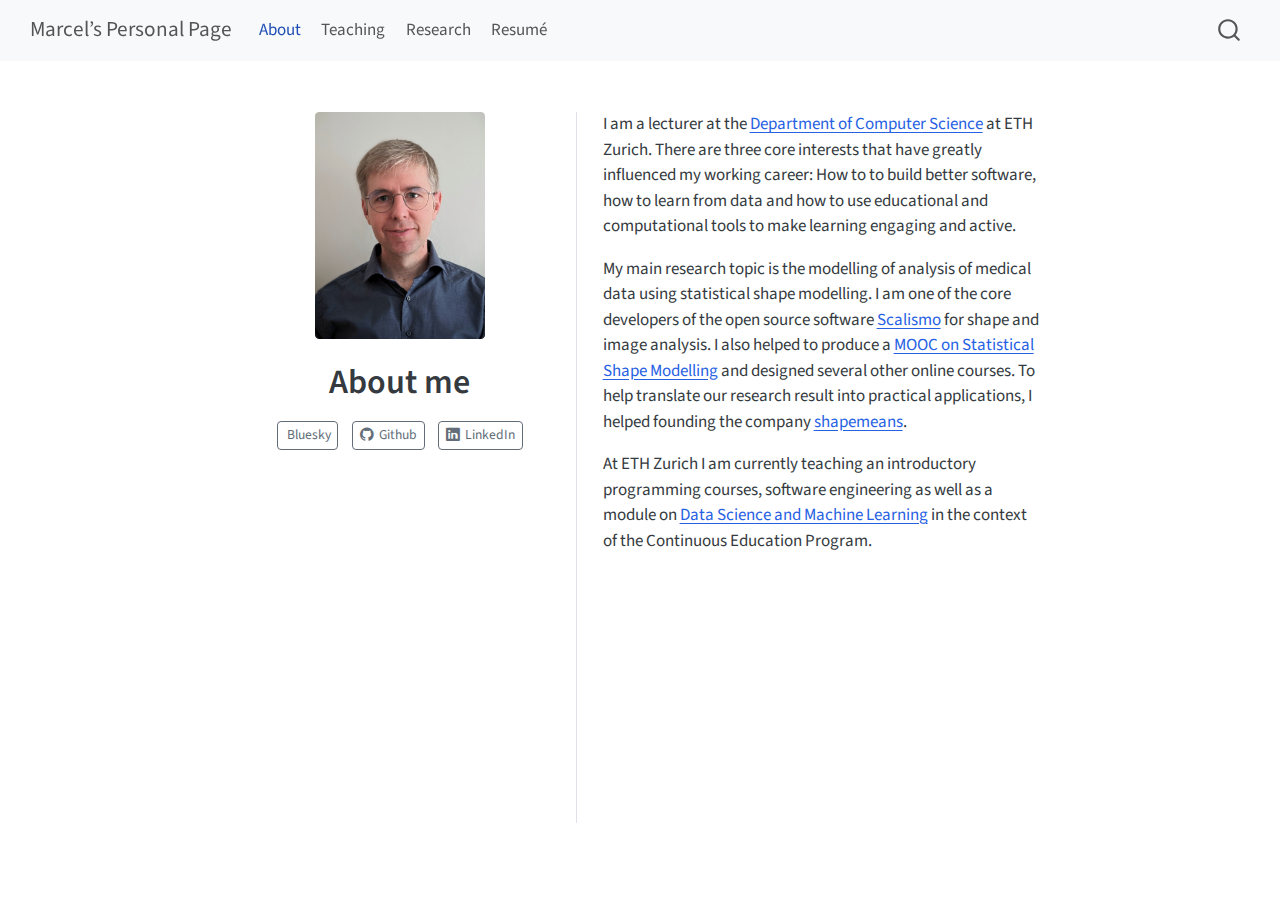
==== docs/index.html @ 45354ade "add docs folder" ====
<!DOCTYPE html>
<html xmlns="http://www.w3.org/1999/xhtml" lang="en" xml:lang="en"><head>

<meta charset="utf-8">
<meta name="generator" content="quarto-1.5.56">

<meta name="viewport" content="width=device-width, initial-scale=1.0, user-scalable=yes">


<title>About me – Marcel’s Personal Page</title>
<style>
code{white-space: pre-wrap;}
span.smallcaps{font-variant: small-caps;}
div.columns{display: flex; gap: min(4vw, 1.5em);}
div.column{flex: auto; overflow-x: auto;}
div.hanging-indent{margin-left: 1.5em; text-indent: -1.5em;}
ul.task-list{list-style: none;}
ul.task-list li input[type="checkbox"] {
  width: 0.8em;
  margin: 0 0.8em 0.2em -1em; /* quarto-specific, see https://github.com/quarto-dev/quarto-cli/issues/4556 */ 
  vertical-align: middle;
}
</style>


<script src="site_libs/quarto-nav/quarto-nav.js"></script>
<script src="site_libs/quarto-nav/headroom.min.js"></script>
<script src="site_libs/clipboard/clipboard.min.js"></script>
<script src="site_libs/quarto-search/autocomplete.umd.js"></script>
<script src="site_libs/quarto-search/fuse.min.js"></script>
<script src="site_libs/quarto-search/quarto-search.js"></script>
<meta name="quarto:offset" content="./">
<script src="site_libs/quarto-html/quarto.js"></script>
<script src="site_libs/quarto-html/popper.min.js"></script>
<script src="site_libs/quarto-html/tippy.umd.min.js"></script>
<link href="site_libs/quarto-html/tippy.css" rel="stylesheet">
<link href="site_libs/quarto-html/quarto-syntax-highlighting.css" rel="stylesheet" id="quarto-text-highlighting-styles">
<script src="site_libs/bootstrap/bootstrap.min.js"></script>
<link href="site_libs/bootstrap/bootstrap-icons.css" rel="stylesheet">
<link href="site_libs/bootstrap/bootstrap.min.css" rel="stylesheet" id="quarto-bootstrap" data-mode="light">
<script id="quarto-search-options" type="application/json">{
  "location": "navbar",
  "copy-button": false,
  "collapse-after": 3,
  "panel-placement": "end",
  "type": "overlay",
  "limit": 50,
  "keyboard-shortcut": [
    "f",
    "/",
    "s"
  ],
  "show-item-context": false,
  "language": {
    "search-no-results-text": "No results",
    "search-matching-documents-text": "matching documents",
    "search-copy-link-title": "Copy link to search",
    "search-hide-matches-text": "Hide additional matches",
    "search-more-match-text": "more match in this document",
    "search-more-matches-text": "more matches in this document",
    "search-clear-button-title": "Clear",
    "search-text-placeholder": "",
    "search-detached-cancel-button-title": "Cancel",
    "search-submit-button-title": "Submit",
    "search-label": "Search"
  }
}</script>


<link rel="stylesheet" href="styles.css">
</head>

<body class="nav-fixed fullcontent">

<div id="quarto-search-results"></div>
  <header id="quarto-header" class="headroom fixed-top">
    <nav class="navbar navbar-expand-lg " data-bs-theme="dark">
      <div class="navbar-container container-fluid">
      <div class="navbar-brand-container mx-auto">
    <a class="navbar-brand" href="./index.html">
    <span class="navbar-title">Marcel’s Personal Page</span>
    </a>
  </div>
            <div id="quarto-search" class="" title="Search"></div>
          <button class="navbar-toggler" type="button" data-bs-toggle="collapse" data-bs-target="#navbarCollapse" aria-controls="navbarCollapse" role="menu" aria-expanded="false" aria-label="Toggle navigation" onclick="if (window.quartoToggleHeadroom) { window.quartoToggleHeadroom(); }">
  <span class="navbar-toggler-icon"></span>
</button>
          <div class="collapse navbar-collapse" id="navbarCollapse">
            <ul class="navbar-nav navbar-nav-scroll me-auto">
  <li class="nav-item">
    <a class="nav-link active" href="./index.html" aria-current="page"> 
<span class="menu-text">About</span></a>
  </li>  
  <li class="nav-item">
    <a class="nav-link" href="./teaching.html"> 
<span class="menu-text">Teaching</span></a>
  </li>  
  <li class="nav-item">
    <a class="nav-link" href="./research.html"> 
<span class="menu-text">Research</span></a>
  </li>  
  <li class="nav-item">
    <a class="nav-link" href="./cv.html"> 
<span class="menu-text">Resumé</span></a>
  </li>  
</ul>
          </div> <!-- /navcollapse -->
            <div class="quarto-navbar-tools">
</div>
      </div> <!-- /container-fluid -->
    </nav>
</header>
<!-- content -->
<div id="quarto-content" class="quarto-container page-columns page-rows-contents page-layout-article page-navbar">
<!-- sidebar -->
<!-- margin-sidebar -->
    
<!-- main -->
<div class="quarto-about-trestles">
  <div class="about-entity">
    <img src="profile.jpg" class="about-image
  rounded " style="width: 10em;">
<header id="title-block-header" class="quarto-title-block default">
<div class="quarto-title">
<h1 class="title">About me</h1>
</div>
<div class="quarto-title-meta">
  </div>
</header>
    <div class="about-links">
  <a href="https://bsky.app/profile/marcelluethi.bsky.social" class="about-link" rel="" target="">
    <i class="bi bi-bsky"></i>
     <span class="about-link-text">Bluesky</span>
  </a>
  <a href="https://github.com/marcelluethi/" class="about-link" rel="" target="">
    <i class="bi bi-github"></i>
     <span class="about-link-text">Github</span>
  </a>
  <a href="https://www.linkedin.com/in/marcelluthi/" class="about-link" rel="" target="">
    <i class="bi bi-linkedin"></i>
     <span class="about-link-text">LinkedIn</span>
  </a>
</div>
  </div>
  <div class="about-contents"><main class="content" id="quarto-document-content">
<p>I am a lecturer at the <a href="https://inf.ethz.ch/de/">Department of Computer Science</a> at ETH Zurich. There are three core interests that have greatly influenced my working career: How to to build better software, how to learn from data and how to use educational and computational tools to make learning engaging and active.</p>
<p>My main research topic is the modelling of analysis of medical data using statistical shape modelling. I am one of the core developers of the open source software <a href="https://www.scalismo.org">Scalismo</a> for shape and image analysis. I also helped to produce a <a href="https://www.futurelearn.com/courses/statistical-shape-modelling">MOOC on Statistical Shape Modelling</a> and designed several other online courses. To help translate our research result into practical applications, I helped founding the company <a href="https://shapemeans.com/">shapemeans</a>.</p>
<p>At ETH Zurich I am currently teaching an introductory programming courses, software engineering as well as a module on <a href="https://inf.ethz.ch/continuing-education/cas-datamachinelearning.html">Data Science and Machine Learning</a> in the context of the Continuous Education Program.</p>


</main></div>
</div>
 <!-- /main -->
<script id="quarto-html-after-body" type="application/javascript">
window.document.addEventListener("DOMContentLoaded", function (event) {
  const toggleBodyColorMode = (bsSheetEl) => {
    const mode = bsSheetEl.getAttribute("data-mode");
    const bodyEl = window.document.querySelector("body");
    if (mode === "dark") {
      bodyEl.classList.add("quarto-dark");
      bodyEl.classList.remove("quarto-light");
    } else {
      bodyEl.classList.add("quarto-light");
      bodyEl.classList.remove("quarto-dark");
    }
  }
  const toggleBodyColorPrimary = () => {
    const bsSheetEl = window.document.querySelector("link#quarto-bootstrap");
    if (bsSheetEl) {
      toggleBodyColorMode(bsSheetEl);
    }
  }
  toggleBodyColorPrimary();  
  const isCodeAnnotation = (el) => {
    for (const clz of el.classList) {
      if (clz.startsWith('code-annotation-')) {                     
        return true;
      }
    }
    return false;
  }
  const onCopySuccess = function(e) {
    // button target
    const button = e.trigger;
    // don't keep focus
    button.blur();
    // flash "checked"
    button.classList.add('code-copy-button-checked');
    var currentTitle = button.getAttribute("title");
    button.setAttribute("title", "Copied!");
    let tooltip;
    if (window.bootstrap) {
      button.setAttribute("data-bs-toggle", "tooltip");
      button.setAttribute("data-bs-placement", "left");
      button.setAttribute("data-bs-title", "Copied!");
      tooltip = new bootstrap.Tooltip(button, 
        { trigger: "manual", 
          customClass: "code-copy-button-tooltip",
          offset: [0, -8]});
      tooltip.show();    
    }
    setTimeout(function() {
      if (tooltip) {
        tooltip.hide();
        button.removeAttribute("data-bs-title");
        button.removeAttribute("data-bs-toggle");
        button.removeAttribute("data-bs-placement");
      }
      button.setAttribute("title", currentTitle);
      button.classList.remove('code-copy-button-checked');
    }, 1000);
    // clear code selection
    e.clearSelection();
  }
  const getTextToCopy = function(trigger) {
      const codeEl = trigger.previousElementSibling.cloneNode(true);
      for (const childEl of codeEl.children) {
        if (isCodeAnnotation(childEl)) {
          childEl.remove();
        }
      }
      return codeEl.innerText;
  }
  const clipboard = new window.ClipboardJS('.code-copy-button:not([data-in-quarto-modal])', {
    text: getTextToCopy
  });
  clipboard.on('success', onCopySuccess);
  if (window.document.getElementById('quarto-embedded-source-code-modal')) {
    // For code content inside modals, clipBoardJS needs to be initialized with a container option
    // TODO: Check when it could be a function (https://github.com/zenorocha/clipboard.js/issues/860)
    const clipboardModal = new window.ClipboardJS('.code-copy-button[data-in-quarto-modal]', {
      text: getTextToCopy,
      container: window.document.getElementById('quarto-embedded-source-code-modal')
    });
    clipboardModal.on('success', onCopySuccess);
  }
    var localhostRegex = new RegExp(/^(?:http|https):\/\/localhost\:?[0-9]*\//);
    var mailtoRegex = new RegExp(/^mailto:/);
      var filterRegex = new RegExp('/' + window.location.host + '/');
    var isInternal = (href) => {
        return filterRegex.test(href) || localhostRegex.test(href) || mailtoRegex.test(href);
    }
    // Inspect non-navigation links and adorn them if external
 	var links = window.document.querySelectorAll('a[href]:not(.nav-link):not(.navbar-brand):not(.toc-action):not(.sidebar-link):not(.sidebar-item-toggle):not(.pagination-link):not(.no-external):not([aria-hidden]):not(.dropdown-item):not(.quarto-navigation-tool):not(.about-link)');
    for (var i=0; i<links.length; i++) {
      const link = links[i];
      if (!isInternal(link.href)) {
        // undo the damage that might have been done by quarto-nav.js in the case of
        // links that we want to consider external
        if (link.dataset.originalHref !== undefined) {
          link.href = link.dataset.originalHref;
        }
      }
    }
  function tippyHover(el, contentFn, onTriggerFn, onUntriggerFn) {
    const config = {
      allowHTML: true,
      maxWidth: 500,
      delay: 100,
      arrow: false,
      appendTo: function(el) {
          return el.parentElement;
      },
      interactive: true,
      interactiveBorder: 10,
      theme: 'quarto',
      placement: 'bottom-start',
    };
    if (contentFn) {
      config.content = contentFn;
    }
    if (onTriggerFn) {
      config.onTrigger = onTriggerFn;
    }
    if (onUntriggerFn) {
      config.onUntrigger = onUntriggerFn;
    }
    window.tippy(el, config); 
  }
  const noterefs = window.document.querySelectorAll('a[role="doc-noteref"]');
  for (var i=0; i<noterefs.length; i++) {
    const ref = noterefs[i];
    tippyHover(ref, function() {
      // use id or data attribute instead here
      let href = ref.getAttribute('data-footnote-href') || ref.getAttribute('href');
      try { href = new URL(href).hash; } catch {}
      const id = href.replace(/^#\/?/, "");
      const note = window.document.getElementById(id);
      if (note) {
        return note.innerHTML;
      } else {
        return "";
      }
    });
  }
  const xrefs = window.document.querySelectorAll('a.quarto-xref');
  const processXRef = (id, note) => {
    // Strip column container classes
    const stripColumnClz = (el) => {
      el.classList.remove("page-full", "page-columns");
      if (el.children) {
        for (const child of el.children) {
          stripColumnClz(child);
        }
      }
    }
    stripColumnClz(note)
    if (id === null || id.startsWith('sec-')) {
      // Special case sections, only their first couple elements
      const container = document.createElement("div");
      if (note.children && note.children.length > 2) {
        container.appendChild(note.children[0].cloneNode(true));
        for (let i = 1; i < note.children.length; i++) {
          const child = note.children[i];
          if (child.tagName === "P" && child.innerText === "") {
            continue;
          } else {
            container.appendChild(child.cloneNode(true));
            break;
          }
        }
        if (window.Quarto?.typesetMath) {
          window.Quarto.typesetMath(container);
        }
        return container.innerHTML
      } else {
        if (window.Quarto?.typesetMath) {
          window.Quarto.typesetMath(note);
        }
        return note.innerHTML;
      }
    } else {
      // Remove any anchor links if they are present
      const anchorLink = note.querySelector('a.anchorjs-link');
      if (anchorLink) {
        anchorLink.remove();
      }
      if (window.Quarto?.typesetMath) {
        window.Quarto.typesetMath(note);
      }
      // TODO in 1.5, we should make sure this works without a callout special case
      if (note.classList.contains("callout")) {
        return note.outerHTML;
      } else {
        return note.innerHTML;
      }
    }
  }
  for (var i=0; i<xrefs.length; i++) {
    const xref = xrefs[i];
    tippyHover(xref, undefined, function(instance) {
      instance.disable();
      let url = xref.getAttribute('href');
      let hash = undefined; 
      if (url.startsWith('#')) {
        hash = url;
      } else {
        try { hash = new URL(url).hash; } catch {}
      }
      if (hash) {
        const id = hash.replace(/^#\/?/, "");
        const note = window.document.getElementById(id);
        if (note !== null) {
          try {
            const html = processXRef(id, note.cloneNode(true));
            instance.setContent(html);
          } finally {
            instance.enable();
            instance.show();
          }
        } else {
          // See if we can fetch this
          fetch(url.split('#')[0])
          .then(res => res.text())
          .then(html => {
            const parser = new DOMParser();
            const htmlDoc = parser.parseFromString(html, "text/html");
            const note = htmlDoc.getElementById(id);
            if (note !== null) {
              const html = processXRef(id, note);
              instance.setContent(html);
            } 
          }).finally(() => {
            instance.enable();
            instance.show();
          });
        }
      } else {
        // See if we can fetch a full url (with no hash to target)
        // This is a special case and we should probably do some content thinning / targeting
        fetch(url)
        .then(res => res.text())
        .then(html => {
          const parser = new DOMParser();
          const htmlDoc = parser.parseFromString(html, "text/html");
          const note = htmlDoc.querySelector('main.content');
          if (note !== null) {
            // This should only happen for chapter cross references
            // (since there is no id in the URL)
            // remove the first header
            if (note.children.length > 0 && note.children[0].tagName === "HEADER") {
              note.children[0].remove();
            }
            const html = processXRef(null, note);
            instance.setContent(html);
          } 
        }).finally(() => {
          instance.enable();
          instance.show();
        });
      }
    }, function(instance) {
    });
  }
      let selectedAnnoteEl;
      const selectorForAnnotation = ( cell, annotation) => {
        let cellAttr = 'data-code-cell="' + cell + '"';
        let lineAttr = 'data-code-annotation="' +  annotation + '"';
        const selector = 'span[' + cellAttr + '][' + lineAttr + ']';
        return selector;
      }
      const selectCodeLines = (annoteEl) => {
        const doc = window.document;
        const targetCell = annoteEl.getAttribute("data-target-cell");
        const targetAnnotation = annoteEl.getAttribute("data-target-annotation");
        const annoteSpan = window.document.querySelector(selectorForAnnotation(targetCell, targetAnnotation));
        const lines = annoteSpan.getAttribute("data-code-lines").split(",");
        const lineIds = lines.map((line) => {
          return targetCell + "-" + line;
        })
        let top = null;
        let height = null;
        let parent = null;
        if (lineIds.length > 0) {
            //compute the position of the single el (top and bottom and make a div)
            const el = window.document.getElementById(lineIds[0]);
            top = el.offsetTop;
            height = el.offsetHeight;
            parent = el.parentElement.parentElement;
          if (lineIds.length > 1) {
            const lastEl = window.document.getElementById(lineIds[lineIds.length - 1]);
            const bottom = lastEl.offsetTop + lastEl.offsetHeight;
            height = bottom - top;
          }
          if (top !== null && height !== null && parent !== null) {
            // cook up a div (if necessary) and position it 
            let div = window.document.getElementById("code-annotation-line-highlight");
            if (div === null) {
              div = window.document.createElement("div");
              div.setAttribute("id", "code-annotation-line-highlight");
              div.style.position = 'absolute';
              parent.appendChild(div);
            }
            div.style.top = top - 2 + "px";
            div.style.height = height + 4 + "px";
            div.style.left = 0;
            let gutterDiv = window.document.getElementById("code-annotation-line-highlight-gutter");
            if (gutterDiv === null) {
              gutterDiv = window.document.createElement("div");
              gutterDiv.setAttribute("id", "code-annotation-line-highlight-gutter");
              gutterDiv.style.position = 'absolute';
              const codeCell = window.document.getElementById(targetCell);
              const gutter = codeCell.querySelector('.code-annotation-gutter');
              gutter.appendChild(gutterDiv);
            }
            gutterDiv.style.top = top - 2 + "px";
            gutterDiv.style.height = height + 4 + "px";
          }
          selectedAnnoteEl = annoteEl;
        }
      };
      const unselectCodeLines = () => {
        const elementsIds = ["code-annotation-line-highlight", "code-annotation-line-highlight-gutter"];
        elementsIds.forEach((elId) => {
          const div = window.document.getElementById(elId);
          if (div) {
            div.remove();
          }
        });
        selectedAnnoteEl = undefined;
      };
        // Handle positioning of the toggle
    window.addEventListener(
      "resize",
      throttle(() => {
        elRect = undefined;
        if (selectedAnnoteEl) {
          selectCodeLines(selectedAnnoteEl);
        }
      }, 10)
    );
    function throttle(fn, ms) {
    let throttle = false;
    let timer;
      return (...args) => {
        if(!throttle) { // first call gets through
            fn.apply(this, args);
            throttle = true;
        } else { // all the others get throttled
            if(timer) clearTimeout(timer); // cancel #2
            timer = setTimeout(() => {
              fn.apply(this, args);
              timer = throttle = false;
            }, ms);
        }
      };
    }
      // Attach click handler to the DT
      const annoteDls = window.document.querySelectorAll('dt[data-target-cell]');
      for (const annoteDlNode of annoteDls) {
        annoteDlNode.addEventListener('click', (event) => {
          const clickedEl = event.target;
          if (clickedEl !== selectedAnnoteEl) {
            unselectCodeLines();
            const activeEl = window.document.querySelector('dt[data-target-cell].code-annotation-active');
            if (activeEl) {
              activeEl.classList.remove('code-annotation-active');
            }
            selectCodeLines(clickedEl);
            clickedEl.classList.add('code-annotation-active');
          } else {
            // Unselect the line
            unselectCodeLines();
            clickedEl.classList.remove('code-annotation-active');
          }
        });
      }
  const findCites = (el) => {
    const parentEl = el.parentElement;
    if (parentEl) {
      const cites = parentEl.dataset.cites;
      if (cites) {
        return {
          el,
          cites: cites.split(' ')
        };
      } else {
        return findCites(el.parentElement)
      }
    } else {
      return undefined;
    }
  };
  var bibliorefs = window.document.querySelectorAll('a[role="doc-biblioref"]');
  for (var i=0; i<bibliorefs.length; i++) {
    const ref = bibliorefs[i];
    const citeInfo = findCites(ref);
    if (citeInfo) {
      tippyHover(citeInfo.el, function() {
        var popup = window.document.createElement('div');
        citeInfo.cites.forEach(function(cite) {
          var citeDiv = window.document.createElement('div');
          citeDiv.classList.add('hanging-indent');
          citeDiv.classList.add('csl-entry');
          var biblioDiv = window.document.getElementById('ref-' + cite);
          if (biblioDiv) {
            citeDiv.innerHTML = biblioDiv.innerHTML;
          }
          popup.appendChild(citeDiv);
        });
        return popup.innerHTML;
      });
    }
  }
});
</script>
</div> <!-- /content -->




</body></html>
---- docs/site_libs/quarto-html/tippy.css ----
.tippy-box[data-animation=fade][data-state=hidden]{opacity:0}[data-tippy-root]{max-width:calc(100vw - 10px)}.tippy-box{position:relative;background-color:#333;color:#fff;border-radius:4px;font-size:14px;line-height:1.4;white-space:normal;outline:0;transition-property:transform,visibility,opacity}.tippy-box[data-placement^=top]>.tippy-arrow{bottom:0}.tippy-box[data-placement^=top]>.tippy-arrow:before{bottom:-7px;left:0;border-width:8px 8px 0;border-top-color:initial;transform-origin:center top}.tippy-box[data-placement^=bottom]>.tippy-arrow{top:0}.tippy-box[data-placement^=bottom]>.tippy-arrow:before{top:-7px;left:0;border-width:0 8px 8px;border-bottom-color:initial;transform-origin:center bottom}.tippy-box[data-placement^=left]>.tippy-arrow{right:0}.tippy-box[data-placement^=left]>.tippy-arrow:before{border-width:8px 0 8px 8px;border-left-color:initial;right:-7px;transform-origin:center left}.tippy-box[data-placement^=right]>.tippy-arrow{left:0}.tippy-box[data-placement^=right]>.tippy-arrow:before{left:-7px;border-width:8px 8px 8px 0;border-right-color:initial;transform-origin:center right}.tippy-box[data-inertia][data-state=visible]{transition-timing-function:cubic-bezier(.54,1.5,.38,1.11)}.tippy-arrow{width:16px;height:16px;color:#333}.tippy-arrow:before{content:"";position:absolute;border-color:transparent;border-style:solid}.tippy-content{position:relative;padding:5px 9px;z-index:1}
---- docs/site_libs/quarto-html/quarto-syntax-highlighting.css ----
/* quarto syntax highlight colors */
:root {
  --quarto-hl-ot-color: #003B4F;
  --quarto-hl-at-color: #657422;
  --quarto-hl-ss-color: #20794D;
  --quarto-hl-an-color: #5E5E5E;
  --quarto-hl-fu-color: #4758AB;
  --quarto-hl-st-color: #20794D;
  --quarto-hl-cf-color: #003B4F;
  --quarto-hl-op-color: #5E5E5E;
  --quarto-hl-er-color: #AD0000;
  --quarto-hl-bn-color: #AD0000;
  --quarto-hl-al-color: #AD0000;
  --quarto-hl-va-color: #111111;
  --quarto-hl-bu-color: inherit;
  --quarto-hl-ex-color: inherit;
  --quarto-hl-pp-color: #AD0000;
  --quarto-hl-in-color: #5E5E5E;
  --quarto-hl-vs-color: #20794D;
  --quarto-hl-wa-color: #5E5E5E;
  --quarto-hl-do-color: #5E5E5E;
  --quarto-hl-im-color: #00769E;
  --quarto-hl-ch-color: #20794D;
  --quarto-hl-dt-color: #AD0000;
  --quarto-hl-fl-color: #AD0000;
  --quarto-hl-co-color: #5E5E5E;
  --quarto-hl-cv-color: #5E5E5E;
  --quarto-hl-cn-color: #8f5902;
  --quarto-hl-sc-color: #5E5E5E;
  --quarto-hl-dv-color: #AD0000;
  --quarto-hl-kw-color: #003B4F;
}

/* other quarto variables */
:root {
  --quarto-font-monospace: SFMono-Regular, Menlo, Monaco, Consolas, "Liberation Mono", "Courier New", monospace;
}

pre > code.sourceCode > span {
  color: #003B4F;
}

code span {
  color: #003B4F;
}

code.sourceCode > span {
  color: #003B4F;
}

div.sourceCode,
div.sourceCode pre.sourceCode {
  color: #003B4F;
}

code span.ot {
  color: #003B4F;
  font-style: inherit;
}

code span.at {
  color: #657422;
  font-style: inherit;
}

code span.ss {
  color: #20794D;
  font-style: inherit;
}

code span.an {
  color: #5E5E5E;
  font-style: inherit;
}

code span.fu {
  color: #4758AB;
  font-style: inherit;
}

code span.st {
  color: #20794D;
  font-style: inherit;
}

code span.cf {
  color: #003B4F;
  font-weight: bold;
  font-style: inherit;
}

code span.op {
  color: #5E5E5E;
  font-style: inherit;
}

code span.er {
  color: #AD0000;
  font-style: inherit;
}

code span.bn {
  color: #AD0000;
  font-style: inherit;
}

code span.al {
  color: #AD0000;
  font-style: inherit;
}

code span.va {
  color: #111111;
  font-style: inherit;
}

code span.bu {
  font-style: inherit;
}

code span.ex {
  font-style: inherit;
}

code span.pp {
  color: #AD0000;
  font-style: inherit;
}

code span.in {
  color: #5E5E5E;
  font-style: inherit;
}

code span.vs {
  color: #20794D;
  font-style: inherit;
}

code span.wa {
  color: #5E5E5E;
  font-style: italic;
}

code span.do {
  color: #5E5E5E;
  font-style: italic;
}

code span.im {
  color: #00769E;
  font-style: inherit;
}

code span.ch {
  color: #20794D;
  font-style: inherit;
}

code span.dt {
  color: #AD0000;
  font-style: inherit;
}

code span.fl {
  color: #AD0000;
  font-style: inherit;
}

code span.co {
  color: #5E5E5E;
  font-style: inherit;
}

code span.cv {
  color: #5E5E5E;
  font-style: italic;
}

code span.cn {
  color: #8f5902;
  font-style: inherit;
}

code span.sc {
  color: #5E5E5E;
  font-style: inherit;
}

code span.dv {
  color: #AD0000;
  font-style: inherit;
}

code span.kw {
  color: #003B4F;
  font-weight: bold;
  font-style: inherit;
}

.prevent-inlining {
  content: "</";
}

/*# sourceMappingURL=debc5d5d77c3f9108843748ff7464032.css.map */
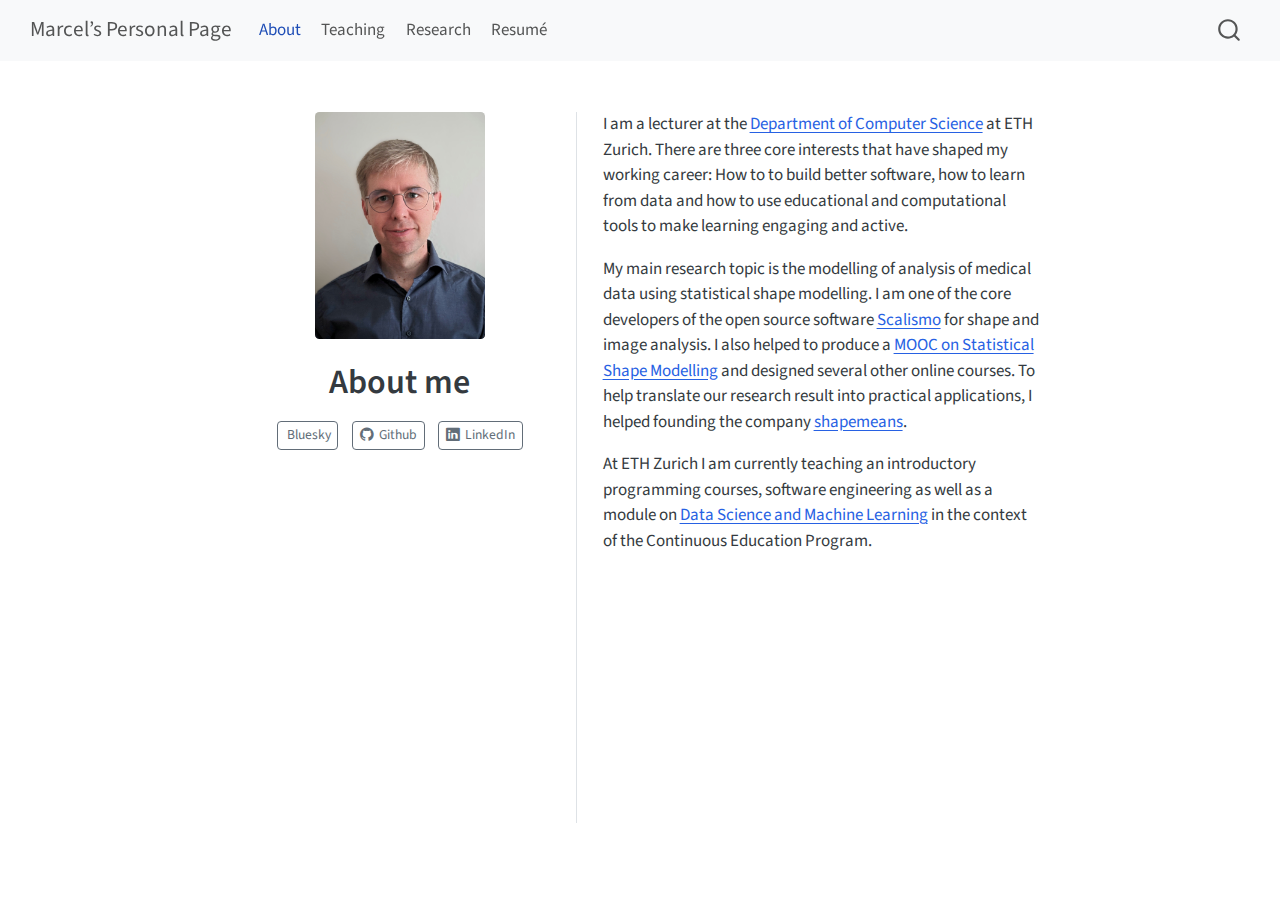
==== commit 776cb2f0: "reformt and polish teaching and cv page" ====
--- a/docs/index.html
+++ b/docs/index.html
@@ -143,7 +143,7 @@
 </div>
   </div>
   <div class="about-contents"><main class="content" id="quarto-document-content">
-<p>I am a lecturer at the <a href="https://inf.ethz.ch/de/">Department of Computer Science</a> at ETH Zurich. There are three core interests that have greatly influenced my working career: How to to build better software, how to learn from data and how to use educational and computational tools to make learning engaging and active.</p>
+<p>I am a lecturer at the <a href="https://inf.ethz.ch/de/">Department of Computer Science</a> at ETH Zurich. There are three core interests that have shaped my working career: How to to build better software, how to learn from data and how to use educational and computational tools to make learning engaging and active.</p>
 <p>My main research topic is the modelling of analysis of medical data using statistical shape modelling. I am one of the core developers of the open source software <a href="https://www.scalismo.org">Scalismo</a> for shape and image analysis. I also helped to produce a <a href="https://www.futurelearn.com/courses/statistical-shape-modelling">MOOC on Statistical Shape Modelling</a> and designed several other online courses. To help translate our research result into practical applications, I helped founding the company <a href="https://shapemeans.com/">shapemeans</a>.</p>
 <p>At ETH Zurich I am currently teaching an introductory programming courses, software engineering as well as a module on <a href="https://inf.ethz.ch/continuing-education/cas-datamachinelearning.html">Data Science and Machine Learning</a> in the context of the Continuous Education Program.</p>
 
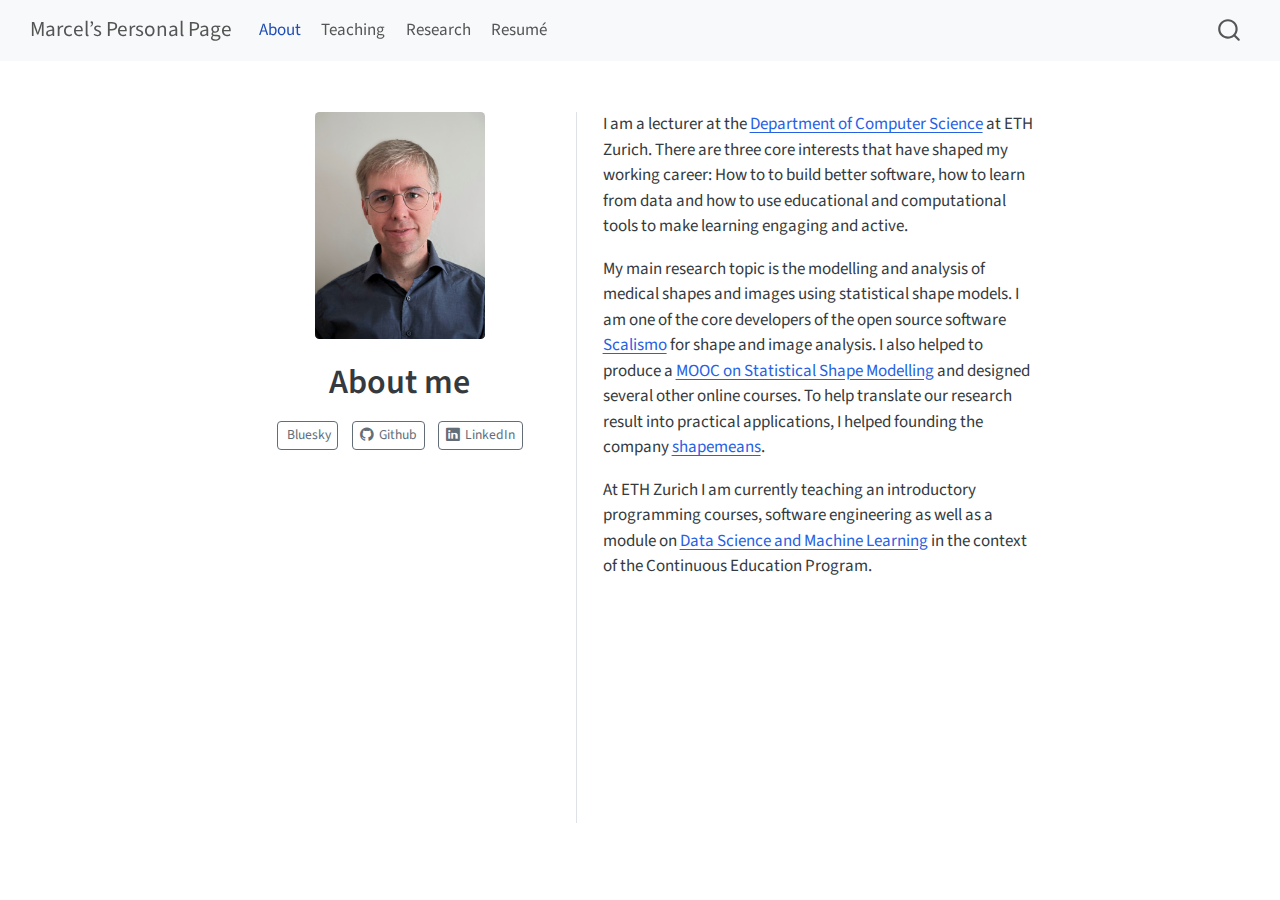
==== commit d34277bf: "minor improvements on text" ====
--- a/docs/index.html
+++ b/docs/index.html
@@ -144,7 +144,7 @@
   </div>
   <div class="about-contents"><main class="content" id="quarto-document-content">
 <p>I am a lecturer at the <a href="https://inf.ethz.ch/de/">Department of Computer Science</a> at ETH Zurich. There are three core interests that have shaped my working career: How to to build better software, how to learn from data and how to use educational and computational tools to make learning engaging and active.</p>
-<p>My main research topic is the modelling of analysis of medical data using statistical shape modelling. I am one of the core developers of the open source software <a href="https://www.scalismo.org">Scalismo</a> for shape and image analysis. I also helped to produce a <a href="https://www.futurelearn.com/courses/statistical-shape-modelling">MOOC on Statistical Shape Modelling</a> and designed several other online courses. To help translate our research result into practical applications, I helped founding the company <a href="https://shapemeans.com/">shapemeans</a>.</p>
+<p>My main research topic is the modelling and analysis of medical shapes and images using statistical shape models. I am one of the core developers of the open source software <a href="https://www.scalismo.org">Scalismo</a> for shape and image analysis. I also helped to produce a <a href="https://www.futurelearn.com/courses/statistical-shape-modelling">MOOC on Statistical Shape Modelling</a> and designed several other online courses. To help translate our research result into practical applications, I helped founding the company <a href="https://shapemeans.com/">shapemeans</a>.</p>
 <p>At ETH Zurich I am currently teaching an introductory programming courses, software engineering as well as a module on <a href="https://inf.ethz.ch/continuing-education/cas-datamachinelearning.html">Data Science and Machine Learning</a> in the context of the Continuous Education Program.</p>
 
 
